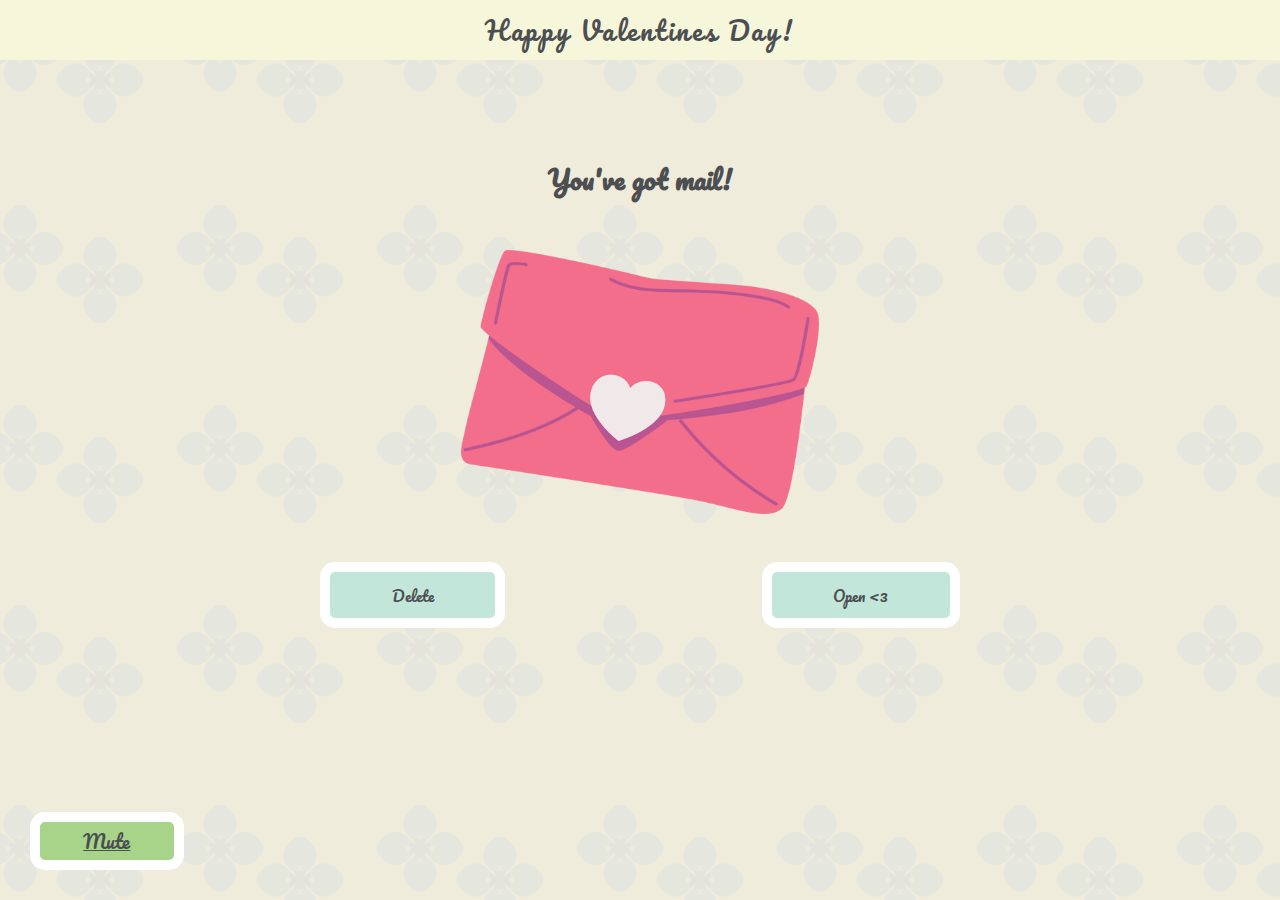
==== index.html @ 676652f6 "first" ====
<!DOCTYPE html>
<html lang="en">
  <head>
    <meta charset="UTF-8" />
    <meta name="viewport" content="width=device-width, initial-scale=1.0" />
    <title>Happy Valentines!</title>
    <link rel="stylesheet" href="style.css" />
    <script src="./js/jquery.js"></script>
  </head>
  <body>
    <audio id="bgmaudio" autoplay loop>
      <source src="./music/bgm.mp3" type="audio/mp3" />
    </audio>

    <div id="bg" class="bg"></div>

    <header>
      <a
        id="musictoggle"
        class="musictoggle"
        href="javascript:void(0);"
        onclick="toggleMute()"
        >Mute</a
      >
      <h1 class="title">Happy Valentines Day!</h1>
    </header>
    <main id="main">
      <div class="wrapper">
        <div class="envelope-container" id="imlazy">
          <h2 class="envelope-notif">You've got mail!</h2>
          <img src="./img/envelope.png" alt="valentine evnelope" />
          <ul class="button-list">
            <li id="dbtn">Delete</li>
            <li id="openletter">Open &lt3</li>
          </ul>
        </div>
      </div>
    </main>

    <script src="./js/script.js"></script>
  </body>
</html>
---- style.css ----
@import url("https://fonts.googleapis.com/css2?family=Pacifico&display=swap");

:root {
  --main-bg-color: #d5e7b8;
  --text-color: #4c4e51;
  --btn-color: #a7d489;
  --header-color: #f6f6db;
  --main-alt-color: #efecdb;
  /* --main-bg-color: #ffe0f3;
  --text-color: #4c4e51;
  --btn-color: #c2e6da;
  --header-color: #e8c4fc; */
}

* {
  box-sizing: border-box;
  padding: 0;
  margin: 0;
  font-family: "Pacifico", serif;
  color: var(--text-color);
  -webkit-touch-callout: none;
  -webkit-user-select: none;
  -khtml-user-select: none;
  -moz-user-select: none;
  -ms-user-select: none;
  user-select: none;
}

.bg {
  background-image: url(./svg/hydrangea.svg), url(./svg/hydrangea2.svg);
  background-repeat: repeat, repeat;
  background-size: 200px, 200px;
  background-position: 4em, 10em;
  opacity: 8%;
  position: absolute;
  top: 0;
  left: 0;
  z-index: -1;
  width: 100vw;
  height: 100vh;
  font-size: 5em;
  text-align: center;
  padding: 1em;
}

.bg p {
  padding: 2vh 0px;
  color: #000000;
}

html {
  background-color: var(--main-alt-color);
}

.wrapper {
  margin: 5em auto;
  width: 70vw;
  /* min-height: 100vh; */
  display: flex;
  flex-direction: column;
  align-items: center;
  gap: 2em;
}

.musictoggle {
  display: flex;
  align-items: center;
  justify-content: center;
  width: 8em;
  height: 3em;
  border-radius: 15px;
  border: #fff solid 10px;
  background-color: var(--btn-color);
  font-size: 1.2em;
  transition: all cubic-bezier(0.075, 0.82, 0.165, 1) 0.4s;
  cursor: pointer;
  position: fixed;
  bottom: 30px;
  left: 30px;
  z-index: 99;
}

.title {
  background-color: var(--header-color);
  text-align: center;
  /* border-radius: 2em; */
  font-size: min(2vw, 2000px);
  font-weight: 400;
  font-style: normal;
  letter-spacing: 0.2vw;
  position: absolute;
  left: 0;
  top: 0;
  width: 100%;
  padding: 0.3em 0px;
  z-index: 98;
}

.musictoggle:hover {
  border: var(--btn-color) solid 10px;
  background-color: #fff;
}

.envelope-container {
  margin-top: 6vw;
  width: 100%;
  display: flex;
  flex-direction: column;
  align-items: center;
  gap: 3em;
}

@keyframes letter {
  0% {
    transform: translate(0px, 0px);
  }
  50% {
    transform: translate(0px, -3em);
  }
  100% {
    transform: translate(0px, 0px);
  }
}

.envelope-container > img {
  width: 40%;
  animation: letter;
  animation-duration: 4s;
  animation-iteration-count: infinite;
}

.envelope-notif {
  font-size: 2vw;
}

/* buttons for controls */

@keyframes button {
  0% {
    transform: translate(0px, -0.5em);
  }
  25% {
    transform: translate(2em, -0.5em);
  }
  50% {
    transform: translate(-2em, -0.5em);
  }
  75% {
    transform: translate(2em, -0.5em);
  }
  100% {
    transform: translate(0px, -0.5em);
  }
}

.btnShake {
  animation: button;
  animation-duration: 2s;
  animation-iteration-count: 1;
}

.btnScale {
  transform: scale(1.5);
}

.btnScale:hover {
  transform: translate(0px, -0.5em) scale(1.5) !important;
}

.button-list {
  list-style: none;
  padding: 0;
  display: flex;
  justify-content: space-around;
  width: 100%;
}

.button-list > li {
  padding: 0.6em 4em;
  border-radius: 15px;
  border: #fff solid 10px;
  background-color: #c2e6da;
  font-size: 1.2vw;
  transition: transform cubic-bezier(0.075, 0.82, 0.165, 1) 0.4s;
  cursor: pointer;
}

.button-list > li:hover {
  transform: translate(0px, -0.5em);
}

/* white flash transition */

@keyframes wfanim {
  0% {
    filter: none;
    opacity: 1;
  }
  75% {
    filter: blur(5px) brightness(5) contrast(200%);
    opacity: 0;
  }
  100% {
    filter: none;
    opacity: 1;
  }
}

.wf-active {
  animation: wfanim !important;
  animation-duration: 2s !important;
  animation-iteration-count: 1 !important;
}

/* gallery styles */

.external {
  overflow: hidden;
  height: 100vh;
}

.horizontal-scroll-wrapper {
  display: flex;
  flex-direction: column;
  align-items: center;
  width: 100vh;
  transform: rotate(-90deg) translate3d(0, -100vh, 0);
  transform-origin: right top;
  overflow-y: auto;
  overflow-x: hidden;
  padding: 0;
  height: 100vw;
  perspective: 1px;
  transform-style: preserve-3d;
  padding-bottom: 10rem;
}
.img-wrapper {
  transform: rotate(90deg);
  display: flex;
  align-items: center;
  justify-content: center;
  min-height: 40vh;
  transform-origin: 50% 50%;
  transform: rotate(90deg) translateZ(0.1px) scale(0.9) translateX(0px)
    translateY(-3vh);
  transition: 1s;
}

.img-wrapper:hover {
  min-height: 65vh;
}

.slower {
  transform: rotate(90deg) translateZ(-0.2px) scale(1.1) translateX(0%)
    translateY(-10vh);
}
.slower1 {
  transform: rotate(90deg) translateZ(-0.25px) scale(1.05) translateX(0%)
    translateY(8vh);
}
.slower2 {
  transform: rotate(90deg) translateZ(-0.3px) scale(1.3) translateX(0%)
    translateY(2vh);
}
.slower-down {
  transform: rotate(90deg) translateZ(-0.2px) scale(1.1) translateX(0%)
    translateY(16vh);
}
.faster {
  transform: rotate(90deg) translateZ(0.15px) scale(0.8) translateX(0%)
    translateY(14vh);
}
.faster1 {
  transform: rotate(90deg) translateZ(0.05px) scale(0.8) translateX(0%)
    translateY(10vh);
}
.fastest {
  transform: rotate(90deg) translateZ(0.22px) scale(0.7) translateX(-10vh)
    translateY(-15vh);
}
.vertical {
  transform: rotate(90deg) translateZ(-0.15px) scale(1.15) translateX(0%)
    translateY(0%);
}
.last {
  transform: rotate(90deg) translateZ(-0.2px) scale(1.1) translateX(25vh)
    translateY(-8vh);
}

.img-wrapper span,
.img-wrapper a {
  overflow: hidden;
  display: block;
  padding: 1vh;
  background: #efecdb;
  box-shadow: 0 10px 50px #5f2f1182;
}
.external img {
  max-width: 45vh;
  max-height: 50vh;
  transition: 0.5s;
  vertical-align: top;
  filter: saturate(40%) sepia(0%) hue-rotate(5deg);
}
.external span:hover img {
  filter: none;
}
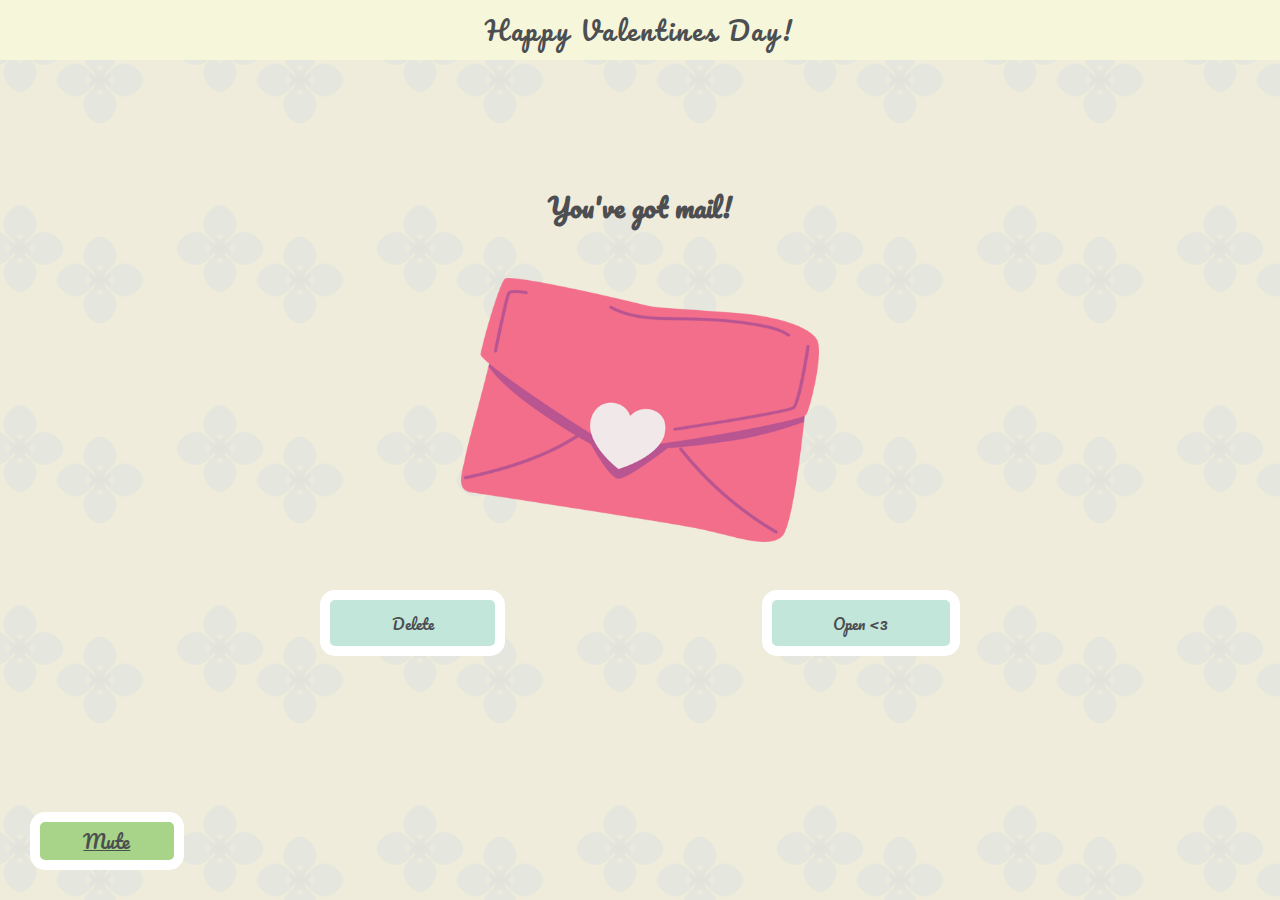
==== commit 792c9b1d: "add effect" ====
--- a/index.html
+++ b/index.html
@@ -8,12 +8,17 @@
     <script src="./js/jquery.js"></script>
   </head>
   <body>
-    <audio id="bgmaudio" autoplay loop>
+    <audio id="bgmaudio" loop>
       <source src="./music/bgm.mp3" type="audio/mp3" />
     </audio>
 
     <div id="bg" class="bg"></div>
 
+    <div id="entrybox" class="entrybox">
+      <a class="entrybtn" href="javascript:void(0);" onclick="playaudio();"
+        >Enter</a
+      >
+    </div>
     <header>
       <a
         id="musictoggle"
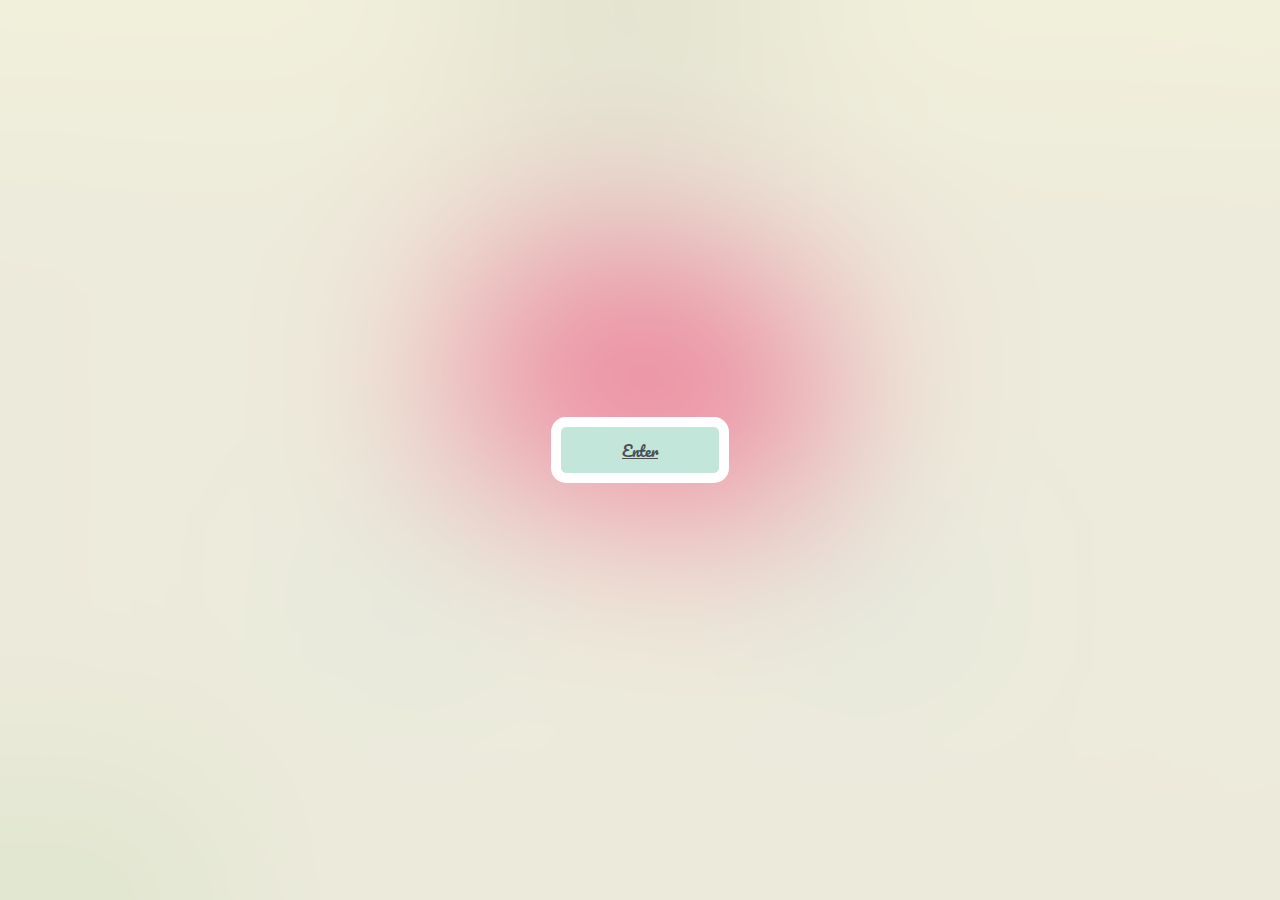
==== commit a1a5351e: "Added favicon in html" ====
--- a/index.html
+++ b/index.html
@@ -3,7 +3,32 @@
   <head>
     <meta charset="UTF-8" />
     <meta name="viewport" content="width=device-width, initial-scale=1.0" />
-    <title>Happy Valentines!</title>
+    <title>Happy Valentine's Day!</title>
+    <link
+      rel="icon"
+      type="image/png"
+      href="https://cyan-bit.github.io/smallgift/img/favicon/favicon-16x16.png"
+    />
+    <link
+      rel="shortcut icon"
+      type="image/x-icon"
+      href="https://cyan-bit.github.io/smallgift/img/favicon/favicon.ico"
+    />
+    <link
+      rel="apple-touch-icon"
+      sizes="180x180"
+      href="https://cyan-bit.github.io/smallgift/img/favicon/apple-touch-icon.png"
+    />
+    <meta
+      name="msapplication-TileImage"
+      content="https://cyan-bit.github.io/smallgift/img/favicon/android-chrome-512x512.png"
+    />
+    <meta name="msapplication-TileColor" content="#ffffff" />
+    <link
+      rel="icon"
+      sizes="192x192"
+      href="https://cyan-bit.github.io/smallgift/img/favicon/android-chrome-192x192.png"
+    />
     <link rel="stylesheet" href="style.css" />
     <script src="./js/jquery.js"></script>
   </head>
--- a/style.css
+++ b/style.css
@@ -6,10 +6,6 @@
   --btn-color: #a7d489;
   --header-color: #f6f6db;
   --main-alt-color: #efecdb;
-  /* --main-bg-color: #ffe0f3;
-  --text-color: #4c4e51;
-  --btn-color: #c2e6da;
-  --header-color: #e8c4fc; */
 }
 
 * {
@@ -52,6 +48,23 @@
   background-color: var(--main-alt-color);
 }
 
+.entrybox {
+  width: 100%;
+  height: 100%;
+  z-index: 99;
+  position: absolute;
+  top: 0;
+  left: 0;
+  display: flex;
+  flex-direction: column;
+  justify-content: center;
+  backdrop-filter: blur(6em);
+}
+
+.entrybtn {
+  align-self: center;
+}
+
 .wrapper {
   margin: 5em auto;
   width: 70vw;
@@ -77,7 +90,7 @@
   position: fixed;
   bottom: 30px;
   left: 30px;
-  z-index: 99;
+  z-index: 98;
 }
 
 .title {
@@ -175,7 +188,8 @@
   width: 100%;
 }
 
-.button-list > li {
+.button-list > li,
+.entrybtn {
   padding: 0.6em 4em;
   border-radius: 15px;
   border: #fff solid 10px;
@@ -185,7 +199,8 @@
   cursor: pointer;
 }
 
-.button-list > li:hover {
+.button-list > li:hover,
+.entrybtn:hover {
   transform: translate(0px, -0.5em);
 }
 
